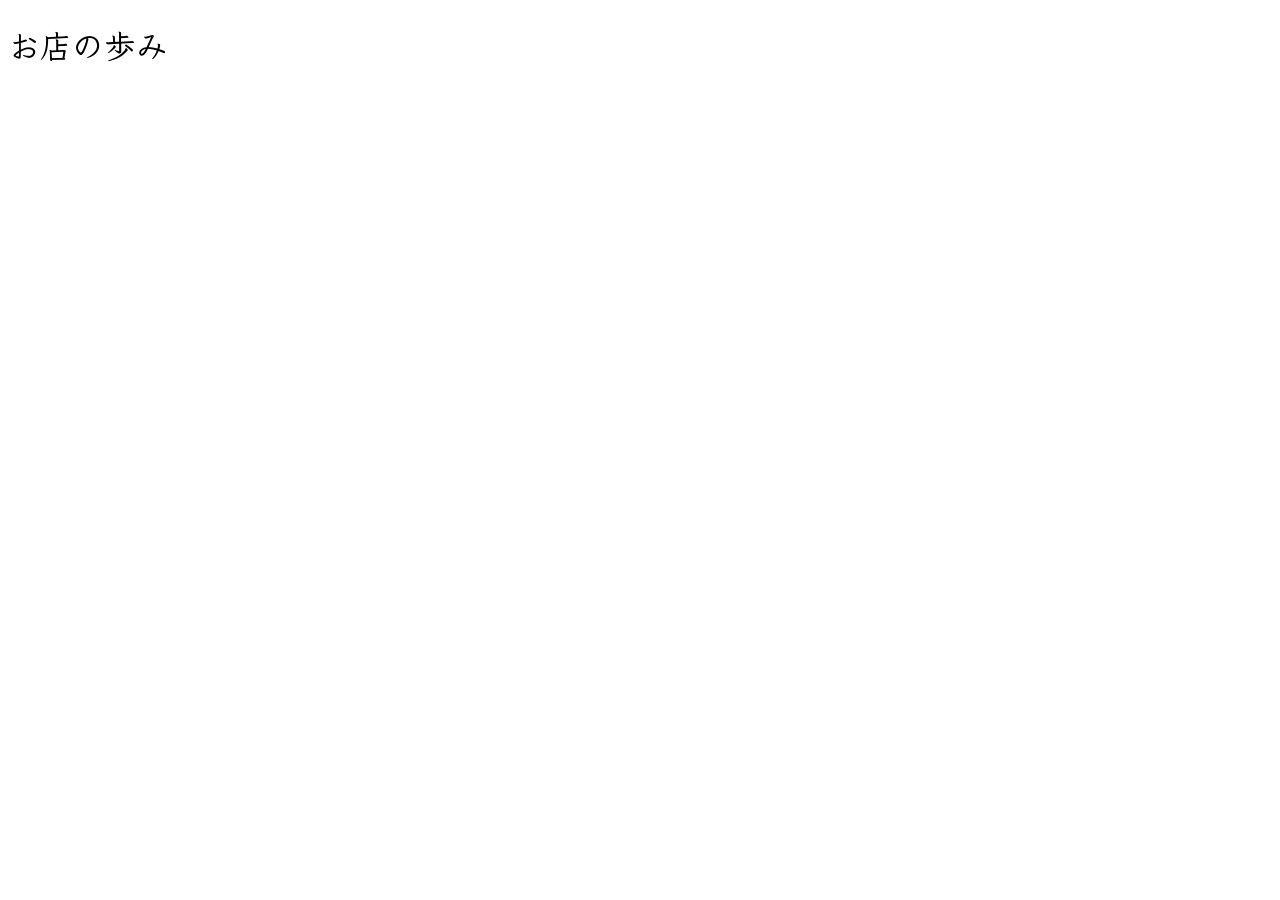
==== history.html @ 3fdea812 "お店の歩みページを作成" ====
<!DOCTYPE html>
<html lang="ja">

<head>
    <meta charset="UTF-8">
    <meta name="viewport" content="width=device-width, initial-scale=1.0">
    <title>Document</title>
    <!-- ここからGoogle Font -->
    <link rel="preconnect" href="https://fonts.googleapis.com">
    <link rel="preconnect" href="https://fonts.gstatic.com" crossorigin>
    <link href="https://fonts.googleapis.com/css2?family=Kiwi+Maru&family=Klee+One&display=swap" rel="stylesheet">
    <link rel="stylesheet" href="style.css">
</head>

<body>
    <h1>お店の歩み</h1>
</body>

</html>
---- style.css ----
@charset "utf-8";
body{
    font-family:"Kiwi Maru", sans-serif
}

h1, h2, h3{
    font-family:"Klee One", serif
}
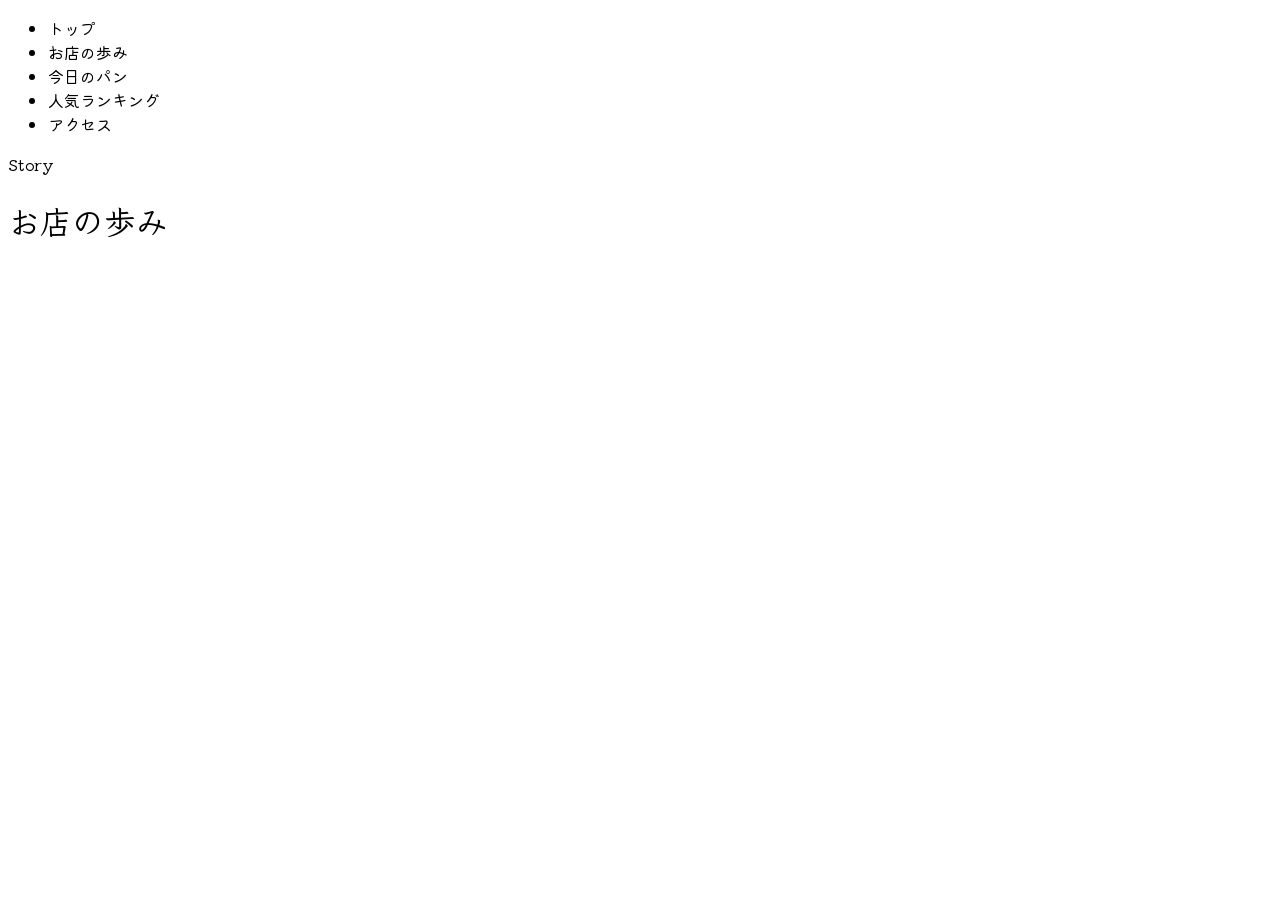
==== commit fc509f29: "ヘッダーとタイトルの追加" ====
--- a/history.html
+++ b/history.html
@@ -10,10 +10,33 @@
     <link rel="preconnect" href="https://fonts.gstatic.com" crossorigin>
     <link href="https://fonts.googleapis.com/css2?family=Kiwi+Maru&family=Klee+One&display=swap" rel="stylesheet">
     <link rel="stylesheet" href="style.css">
+    <title></title>
 </head>
 
 <body>
-    <h1>お店の歩み</h1>
+    <header>
+        <div></div>
+        <nav>
+            <ul>
+                <li>トップ</li>
+                <li>お店の歩み</li>
+                <li>今日のパン</li>
+                <li>人気ランキング</li>
+                <li>アクセス</li>
+            </ul>
+        </nav>
+    </header>
+    <main>
+        <p>Story</p>
+        <h1>お店の歩み</h1>
+        <div>
+            <img src="" alt="">
+            <img src="" alt="">
+        </div>
+        <div>
+            
+        </div>
+    </main>
 </body>
 
 </html>
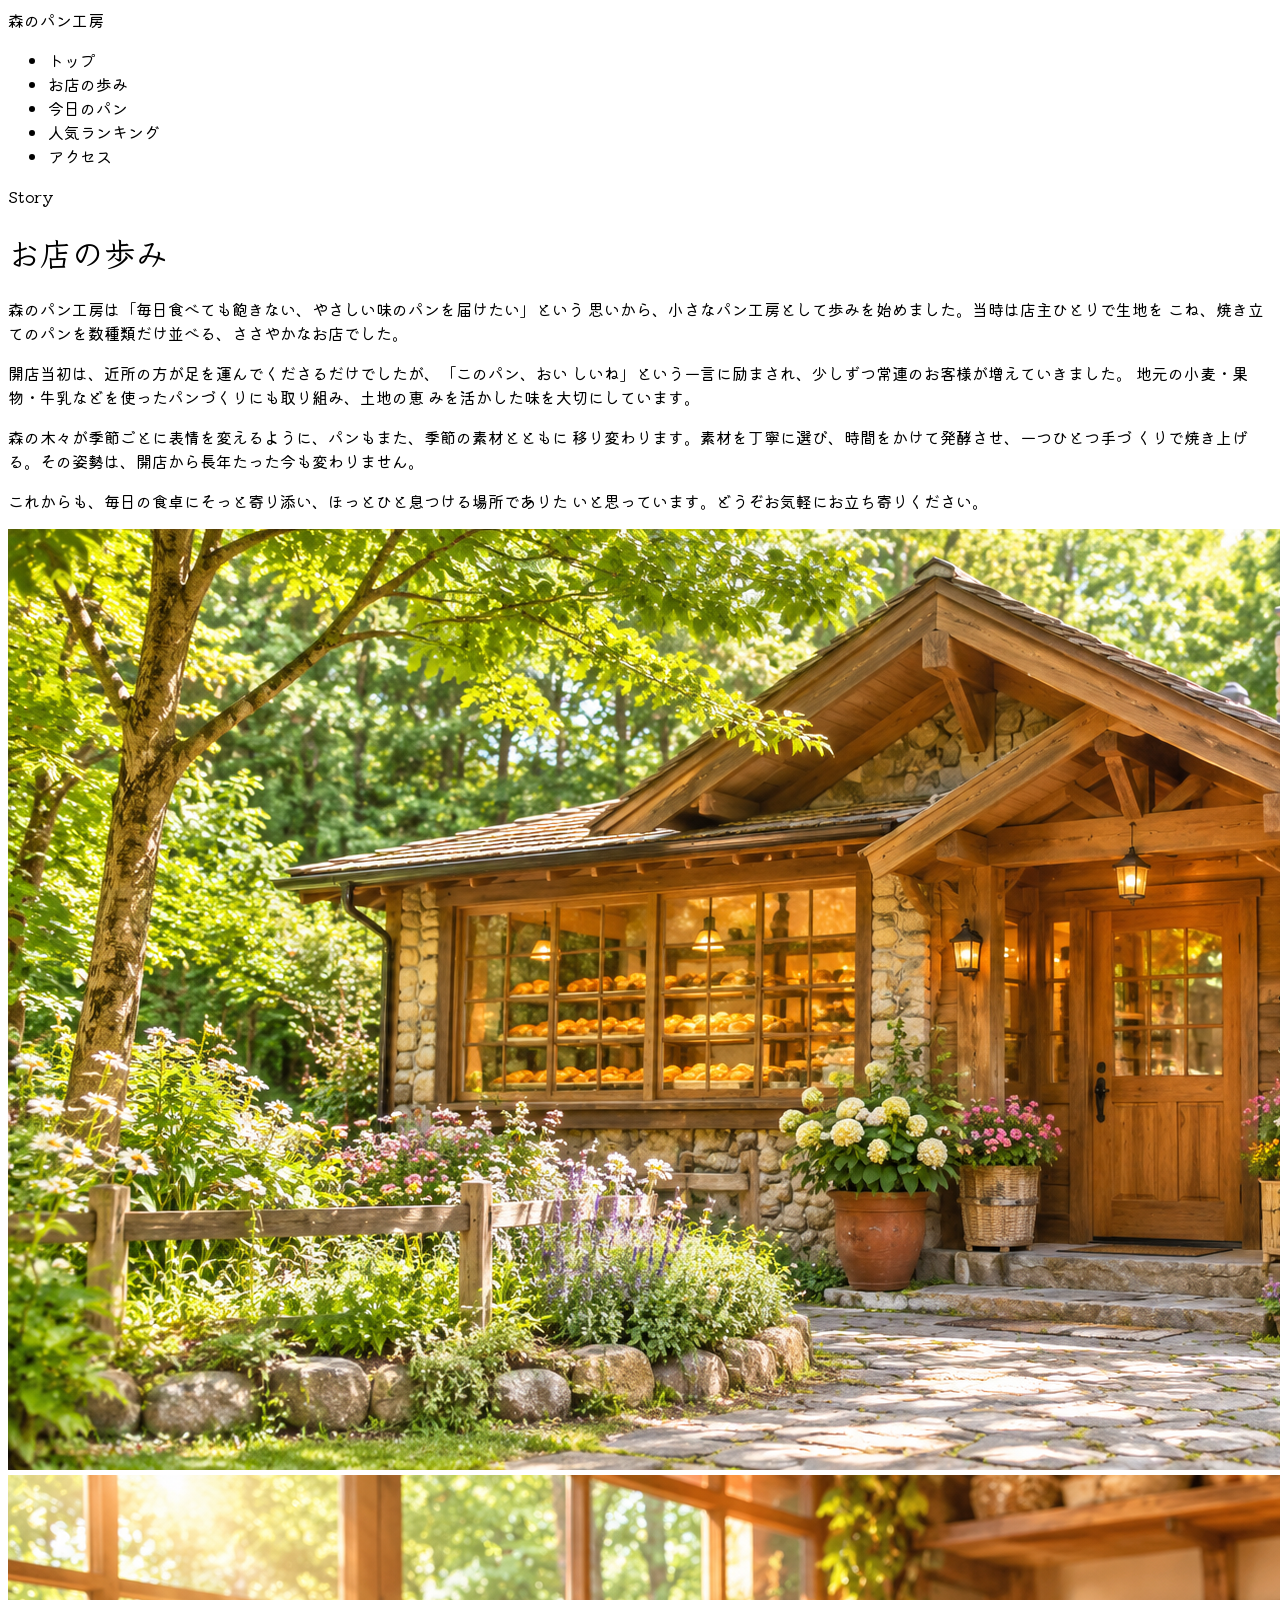
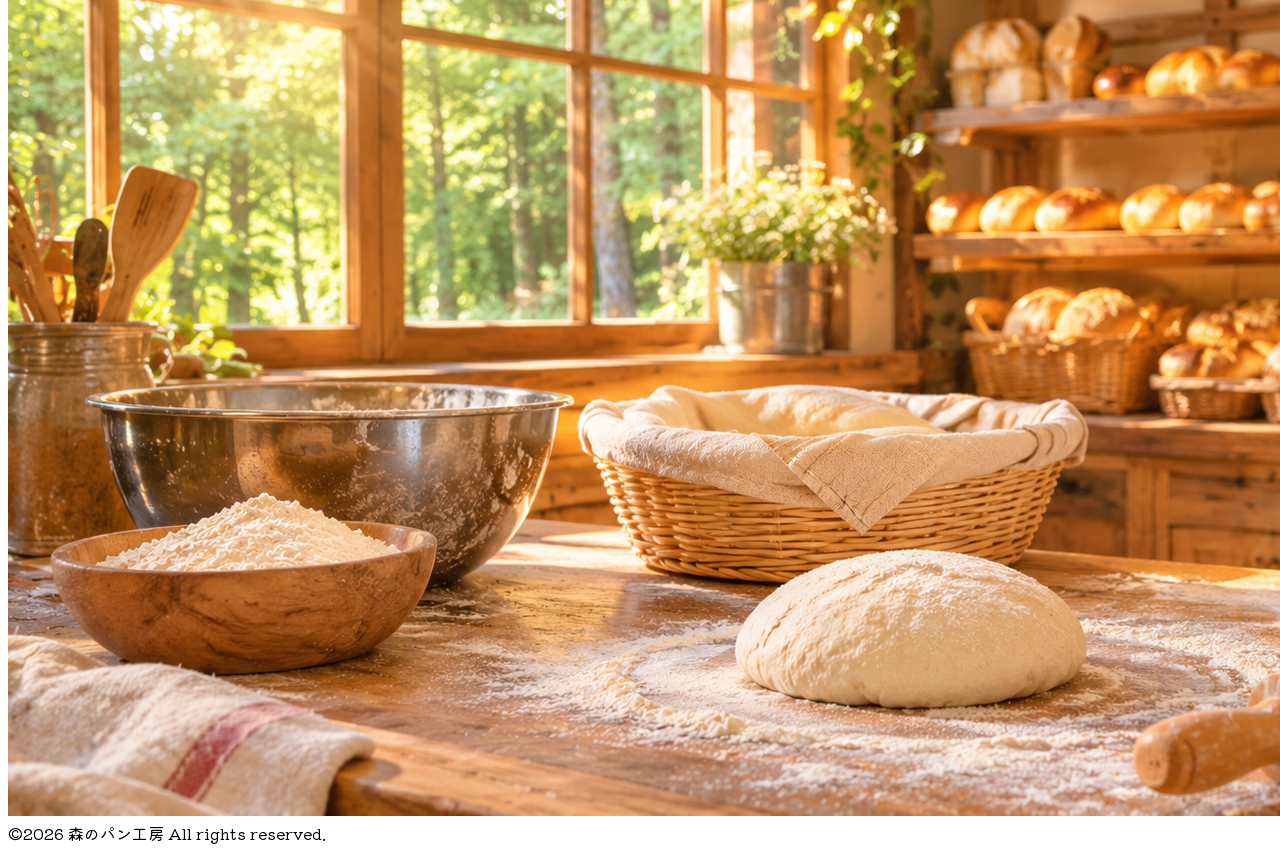
==== commit d59ce03c: "お店の歩みの文章を追加" ====
--- a/history.html
+++ b/history.html
@@ -10,12 +10,12 @@
     <link rel="preconnect" href="https://fonts.gstatic.com" crossorigin>
     <link href="https://fonts.googleapis.com/css2?family=Kiwi+Maru&family=Klee+One&display=swap" rel="stylesheet">
     <link rel="stylesheet" href="style.css">
-    <title></title>
+    <title>森のパン工房</title>
 </head>
 
 <body>
     <header>
-        <div></div>
+        <div>森のパン工房</div>
         <nav>
             <ul>
                 <li>トップ</li>
@@ -30,13 +30,40 @@
         <p>Story</p>
         <h1>お店の歩み</h1>
         <div>
-            <img src="" alt="">
-            <img src="" alt="">
+            <p>
+                森のパン工房は「毎日食べても飽きない、やさしい味のパンを届けたい」という
+                思いから、小さなパン工房として歩みを始めました。当時は店主ひとりで生地を
+                こね、焼き立てのパンを数種類だけ並べる、ささやかなお店でした。
+            </p>
         </div>
         <div>
-            
+            <p>
+                開店当初は、近所の方が足を運んでくださるだけでしたが、「このパン、おい
+                しいね」という一言に励まされ、少しずつ常連のお客様が増えていきました。
+                地元の小麦・果物・牛乳などを使ったパンづくりにも取り組み、土地の恵
+                みを活かした味を大切にしています。
+            </p>
+        </div>
+        <div>
+            <p>
+                森の木々が季節ごとに表情を変えるように、パンもまた、季節の素材とともに
+                移り変わります。素材を丁寧に選び、時間をかけて発酵させ、一つひとつ手づ
+                くりで焼き上げる。その姿勢は、開店から長年たった今も変わりません。
+            </p>
+        </div>
+        <div>
+            <p>
+                これからも、毎日の食卓にそっと寄り添い、ほっとひと息つける場所でありた
+                いと思っています。どうぞお気軽にお立ち寄りください。
+            </p>
+        </div>
+        <div>
+            <img src="image/bakery-exterior.png" alt="お店の外観">
+            <img src="image/bread-making-start.png" alt="パンの作り始め">
         </div>
     </main>
 </body>
 
+<footer>&copy;2026 森のパン工房 All rights reserved.</footer>
+
 </html>
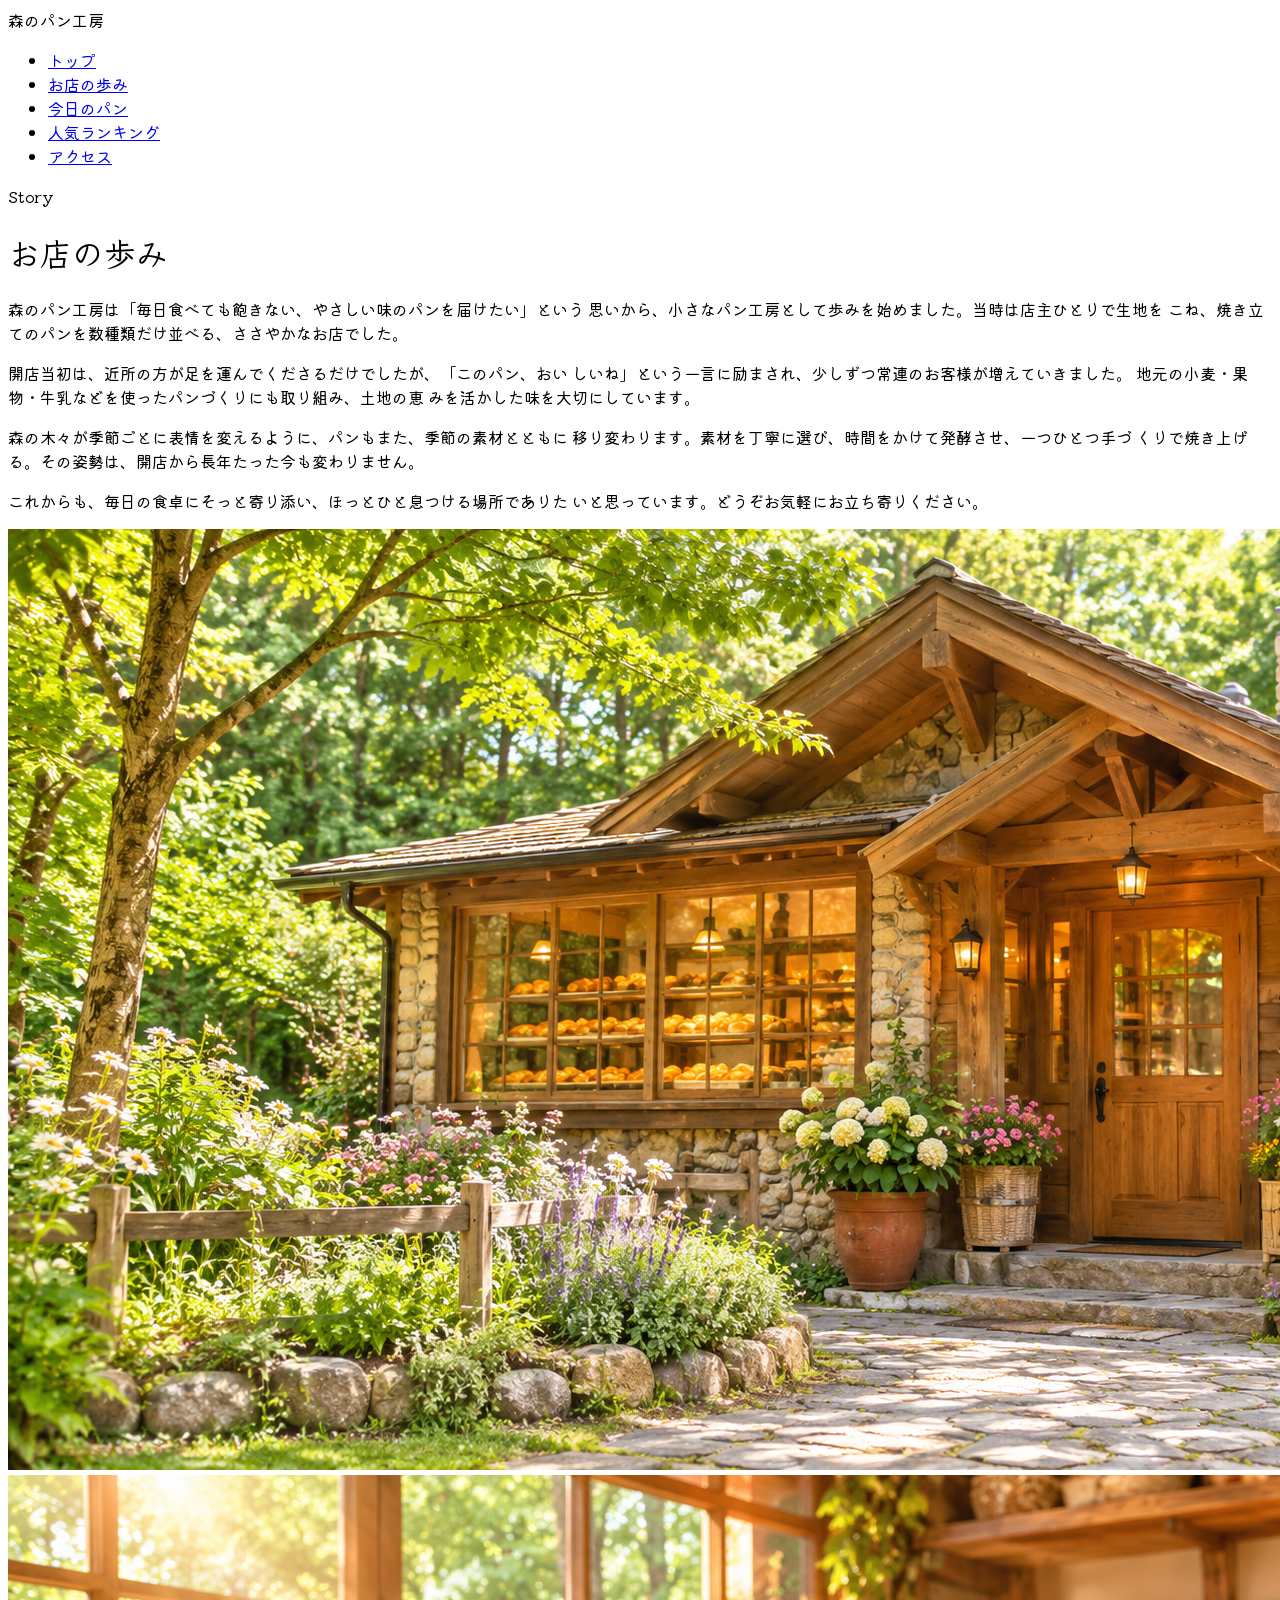
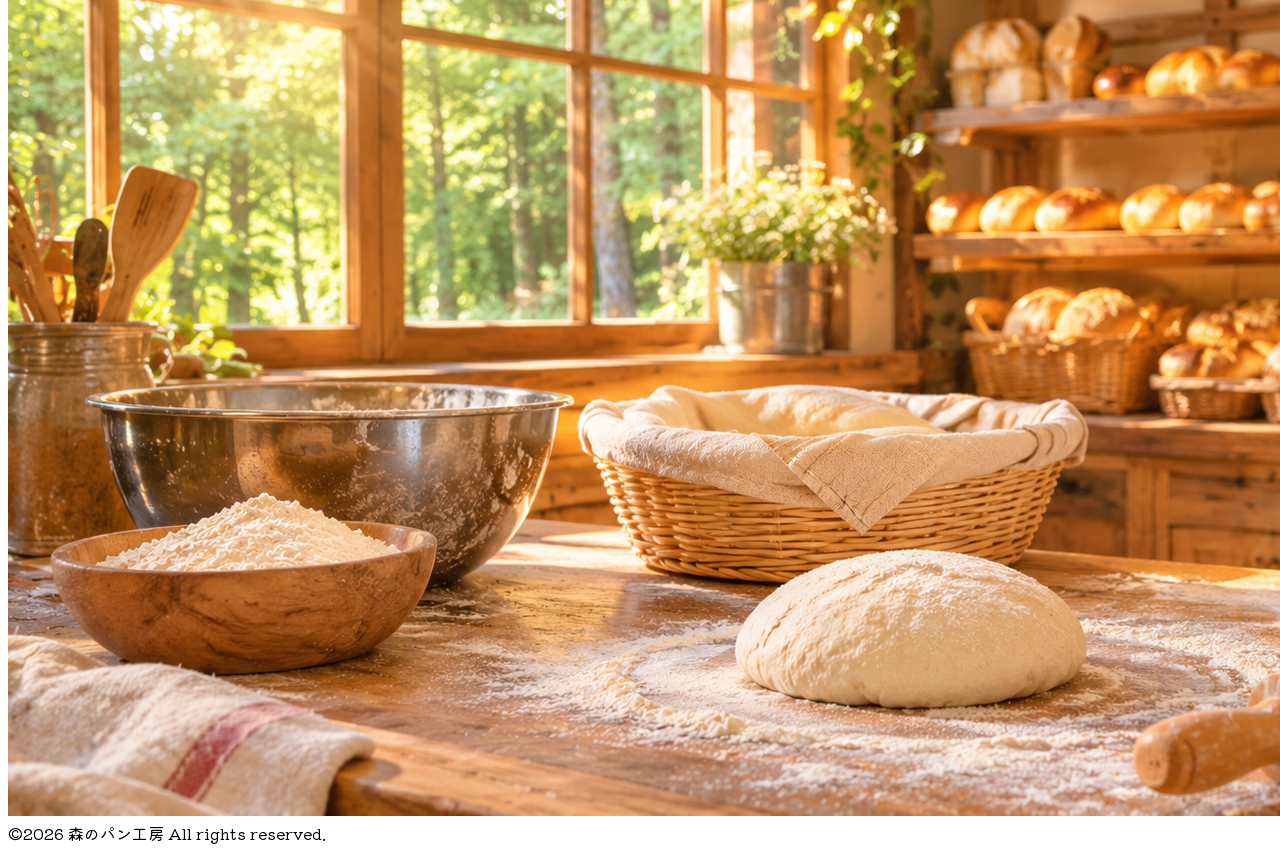
==== commit 1f2d4291: "classを追加" ====
--- a/history.html
+++ b/history.html
@@ -15,29 +15,29 @@
 
 <body>
     <header>
-        <div>森のパン工房</div>
-        <nav>
+        <div class="title">森のパン工房</div>
+        <nav class="nav">
             <ul>
-                <li>トップ</li>
-                <li>お店の歩み</li>
-                <li>今日のパン</li>
-                <li>人気ランキング</li>
-                <li>アクセス</li>
+                <li><a href="#">トップ</a></li>
+                <li><a href="#">お店の歩み</a></li>
+                <li><a href="#">今日のパン</a></li>
+                <li><a href="#">人気ランキング</a></li>
+                <li><a href="#">アクセス</a></li>
             </ul>
         </nav>
     </header>
     <main>
-        <p>Story</p>
-        <h1>お店の歩み</h1>
+        <p class="history-story">Story</p>
+        <h1 class="history-title">お店の歩み</h1>
         <div>
-            <p>
+            <p class="history-text">
                 森のパン工房は「毎日食べても飽きない、やさしい味のパンを届けたい」という
                 思いから、小さなパン工房として歩みを始めました。当時は店主ひとりで生地を
                 こね、焼き立てのパンを数種類だけ並べる、ささやかなお店でした。
             </p>
         </div>
         <div>
-            <p>
+            <p class="history-text">
                 開店当初は、近所の方が足を運んでくださるだけでしたが、「このパン、おい
                 しいね」という一言に励まされ、少しずつ常連のお客様が増えていきました。
                 地元の小麦・果物・牛乳などを使ったパンづくりにも取り組み、土地の恵
@@ -45,25 +45,25 @@
             </p>
         </div>
         <div>
-            <p>
+            <p class="history-text">
                 森の木々が季節ごとに表情を変えるように、パンもまた、季節の素材とともに
                 移り変わります。素材を丁寧に選び、時間をかけて発酵させ、一つひとつ手づ
                 くりで焼き上げる。その姿勢は、開店から長年たった今も変わりません。
             </p>
         </div>
         <div>
-            <p>
+            <p class="history-text">
                 これからも、毎日の食卓にそっと寄り添い、ほっとひと息つける場所でありた
                 いと思っています。どうぞお気軽にお立ち寄りください。
             </p>
         </div>
-        <div>
+        <div class="history-image">
             <img src="image/bakery-exterior.png" alt="お店の外観">
             <img src="image/bread-making-start.png" alt="パンの作り始め">
         </div>
     </main>
 </body>
 
-<footer>&copy;2026 森のパン工房 All rights reserved.</footer>
+<footer class="footer">&copy;2026 森のパン工房 All rights reserved.</footer>
 
 </html>
--- a/style.css
+++ b/style.css
@@ -1,8 +1,292 @@
 @charset "utf-8";
+:root{
+    --color-base:#fffaf3;   /* 背景（生成り色） */
+    --color-main:#5b7a4a;   /* メイン（森の緑） */
+    --color-accent:#c8a165; /* アクセント（小麦色） */
+    --color-light:#eef2e6;  /* 薄い緑 */
+    --color-text:#4a3a2a;   /* 文字（こげ茶） */
+}
+
 body{
-    font-family:"Kiwi Maru", sans-serif
+    font-family:"Kiwi Maru", sans-serif;
 }
 
 h1, h2, h3{
     font-family:"Klee One", serif
-}+}
+
+.top-page *,
+.top-page *::before,
+.top-page *::after{
+    box-sizing:border-box;
+}
+
+.top-page{
+    margin:0;
+    background-color:var(--color-base);
+    color:var(--color-text);
+    line-height:1.8;
+}
+
+.top-page img{
+    max-width:100%;
+    display:block;
+}
+
+.top-page a{
+    color:inherit;
+}
+
+/* ヘッダー */
+.top-page header{
+    position:sticky;
+    top:0;
+    z-index:100;
+    display:flex;
+    justify-content:space-between;
+    align-items:center;
+    flex-wrap:wrap;
+    gap:8px 32px;
+    padding:12px 40px;
+    background-color:var(--color-base);
+    box-shadow:0 2px 8px rgba(0, 0, 0, 0.06);
+}
+
+.top-page header h1{
+    margin:0;
+    font-size:1.6rem;
+    color:var(--color-main);
+}
+
+.top-page header nav,
+.top-page header nav ul{
+    display:flex;
+    flex-wrap:wrap;
+    gap:4px 24px;
+}
+
+.top-page header nav ul{
+    margin:0;
+    padding:0;
+    list-style:none;
+}
+
+.top-page header nav a{
+    text-decoration:none;
+    white-space:nowrap;
+    transition:color 0.3s;
+}
+
+.top-page header nav a:hover{
+    color:var(--color-accent);
+}
+
+/* メインビジュアル */
+.top-page .main-visual img{
+    width:100%;
+    height:60vh;
+    min-height:320px;
+    object-fit:cover;
+}
+
+/* トップページのセクション共通 */
+.top-page .product-introduction,
+.top-page .our-philosophy,
+.top-page .notice,
+.top-page .store-information{
+    max-width:1080px;
+    margin:0 auto;
+    padding:72px 20px;
+}
+
+.top-page .product-introduction h2,
+.top-page .our-philosophy h2,
+.top-page .notice h2,
+.top-page .store-information h2{
+    margin:0 0 40px;
+    text-align:center;
+    font-size:2rem;
+    color:var(--color-main);
+}
+
+/* 商品紹介 */
+.top-page .product-introduction{
+    display:grid;
+    grid-template-columns:repeat(3, 1fr);
+    gap:32px;
+}
+
+.top-page .product-introduction h2{
+    grid-column:1 / -1;
+    margin-bottom:8px;
+}
+
+.top-page .product{
+    display:flex;
+    flex-direction:column;
+    overflow:hidden;
+    border-radius:16px;
+    background-color:#fff;
+    box-shadow:0 4px 12px rgba(0, 0, 0, 0.06);
+}
+
+.top-page .product img{
+    order:-1; /* HTMLでは見出しの後ろにある画像を、カードの一番上に表示する */
+    width:100%;
+    aspect-ratio:4 / 3;
+    object-fit:cover;
+}
+
+.top-page .product h3{
+    margin:20px 24px 4px;
+    font-size:1.25rem;
+    color:var(--color-main);
+}
+
+.top-page .product p{
+    margin:0 24px 24px;
+    font-size:0.95rem;
+}
+
+/* ボタン */
+.top-page .btn{
+    display:inline-block;
+    padding:12px 40px;
+    border-radius:999px;
+    background-color:var(--color-main);
+    color:#fff;
+    text-decoration:none;
+    transition:background-color 0.3s, transform 0.3s;
+}
+
+.top-page .btn:hover{
+    background-color:var(--color-accent);
+    transform:translateY(-2px);
+}
+
+/* お店のこだわり */
+.top-page .our-philosophy{
+    display:grid;
+    grid-template-columns:repeat(3, 1fr);
+    gap:32px;
+}
+
+.top-page .our-philosophy h2{
+    grid-column:1 / -1;
+    margin-bottom:8px;
+}
+
+.top-page .philosophy-item{
+    padding:28px 24px;
+    border-top:4px solid var(--color-main);
+    border-radius:8px;
+    background-color:var(--color-light);
+}
+
+.top-page .philosophy-item h3{
+    margin:0 0 8px;
+    font-size:1.2rem;
+    color:var(--color-main);
+}
+
+.top-page .philosophy-item p{
+    margin:0;
+}
+
+.top-page .our-philosophy .btn{
+    grid-column:1 / -1;
+    justify-self:center;
+    margin-top:16px;
+}
+
+/* お知らせ */
+.top-page .notice{
+    max-width:800px;
+}
+
+.top-page .notice-item{
+    display:flex;
+    align-items:baseline;
+    gap:32px;
+    padding:20px 8px;
+    border-bottom:1px solid #e3d9c8;
+    text-decoration:none;
+    transition:background-color 0.3s;
+}
+
+.top-page .notice-item:first-of-type{
+    border-top:1px solid #e3d9c8;
+}
+
+.top-page .notice-item:hover{
+    background-color:var(--color-light);
+}
+
+.top-page .notice-item time{
+    flex-shrink:0;
+    color:var(--color-accent);
+}
+
+.top-page .notice-item h3{
+    margin:0;
+    font-size:1rem;
+}
+
+/* 店舗情報 */
+.top-page .store-information{
+    max-width:800px;
+}
+
+.top-page .store-information address{
+    font-style:normal; /* addressタグの斜体を解除 */
+}
+
+.top-page .store-information dl{
+    display:grid;
+    grid-template-columns:120px 1fr;
+    margin:0;
+    border-radius:16px;
+    overflow:hidden;
+    background-color:#fff;
+    box-shadow:0 4px 12px rgba(0, 0, 0, 0.06);
+}
+
+.top-page .store-information dt,
+.top-page .store-information dd{
+    margin:0;
+    padding:16px 24px;
+    border-bottom:1px solid #eee5d6;
+}
+
+.top-page .store-information dt{
+    font-weight:bold;
+    color:var(--color-main);
+    background-color:var(--color-light);
+}
+
+.top-page .store-information dt:last-of-type,
+.top-page .store-information dd:last-of-type{
+    border-bottom:none;
+}
+
+/* フッター */
+.top-page footer{
+    padding:40px 20px 24px;
+    background-color:var(--color-main);
+    color:#fff;
+    text-align:center;
+}
+
+.top-page footer p{
+    margin:0;
+}
+
+.top-page footer p:first-child{
+    margin-bottom:16px;
+    font-family:"Klee One", serif;
+    font-size:1.4rem;
+}
+
+.top-page footer small{
+    opacity:0.8;
+}
